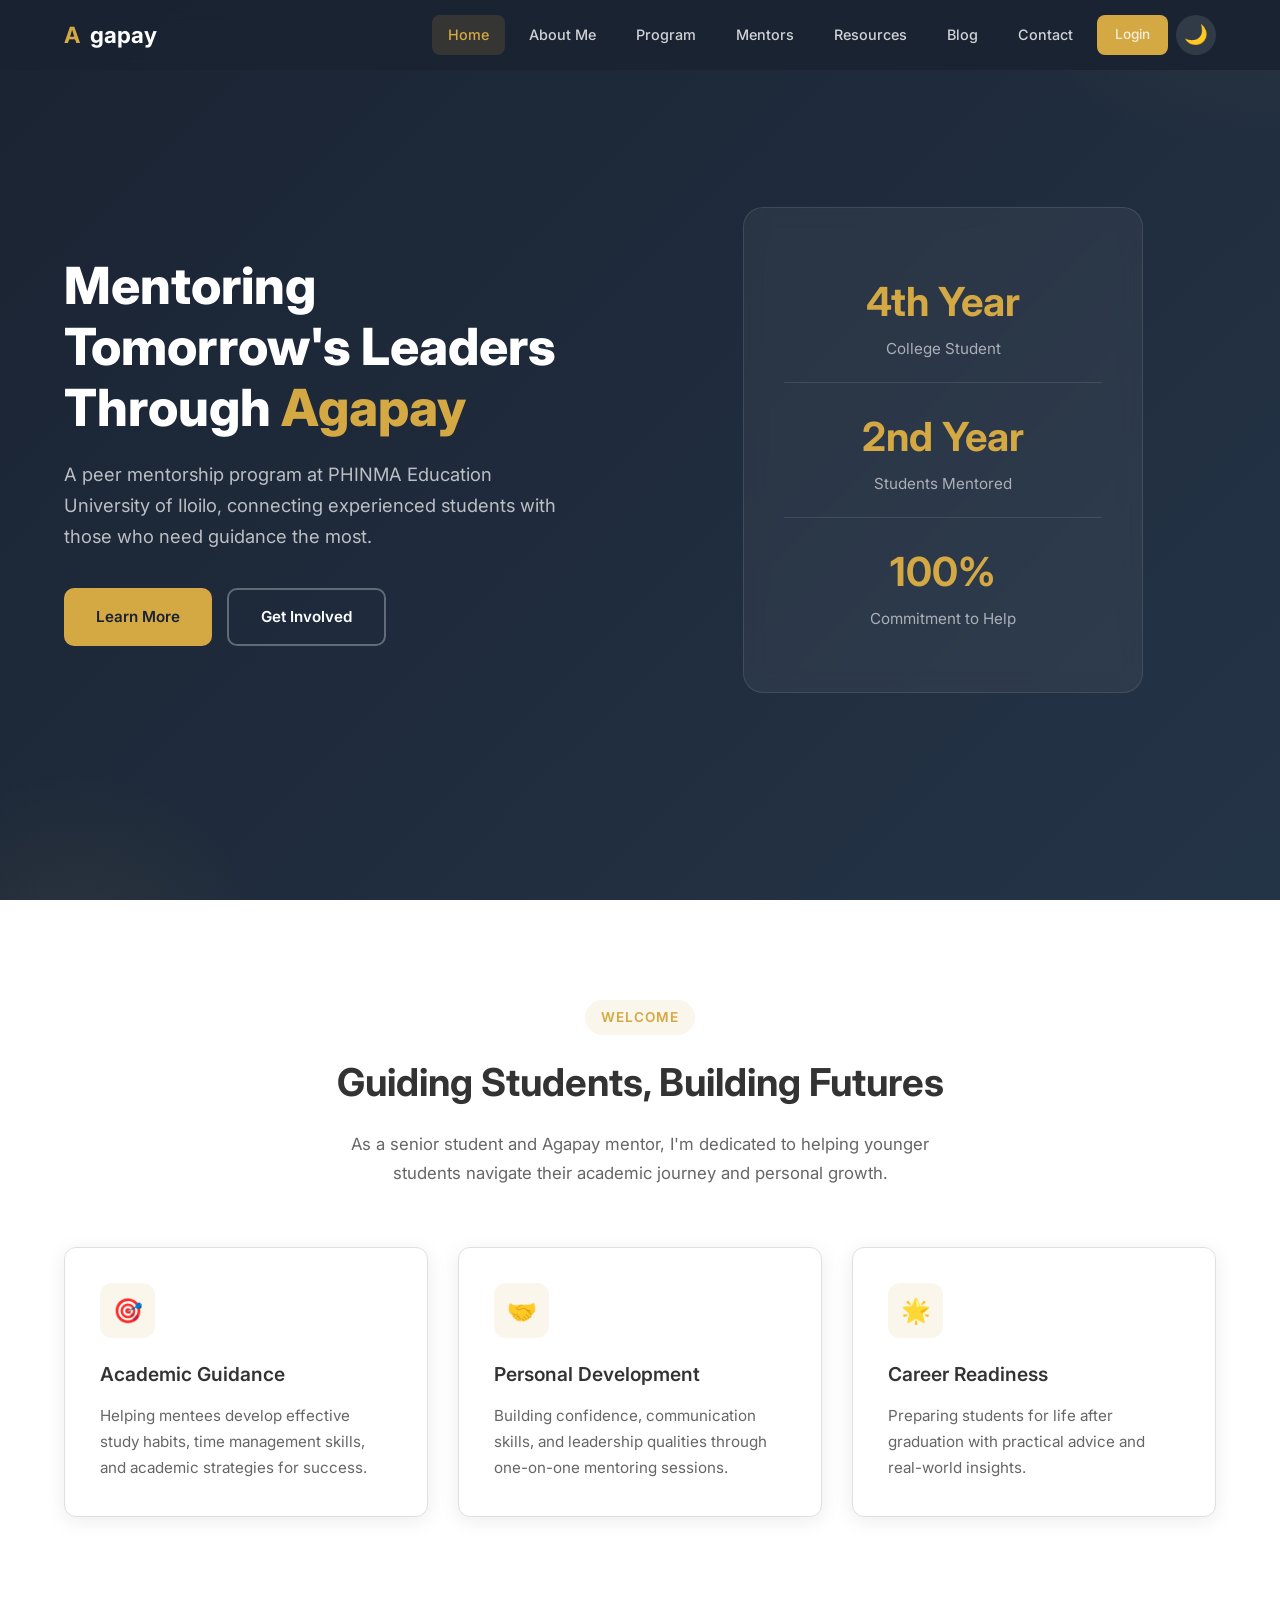
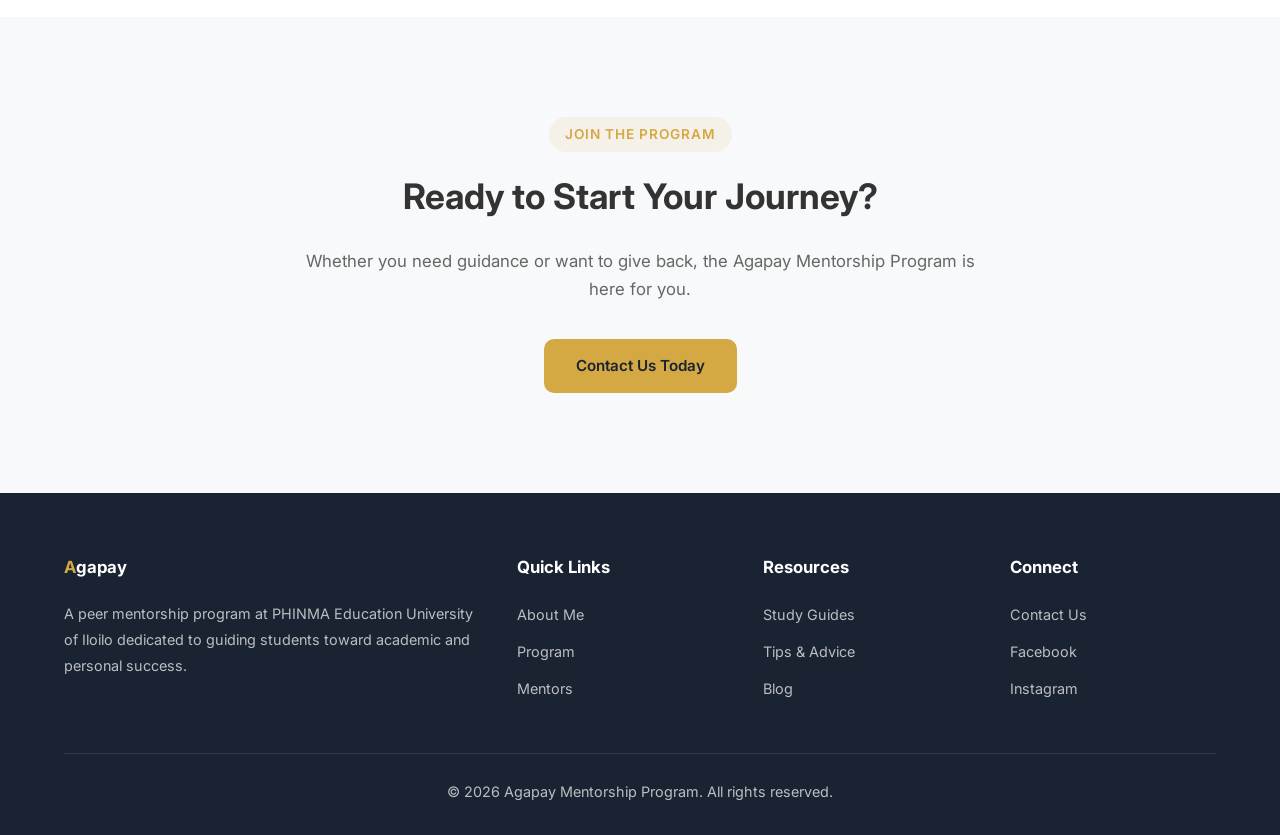
==== index.html @ 7db14295 "Initial commit - Agapay Mentorship Website" ====
<!DOCTYPE html>
<html lang="en">
<head>
  <meta charset="UTF-8">
  <meta name="viewport" content="width=device-width, initial-scale=1.0">
  <title>Agapay Mentorship Program</title>
  <link rel="preconnect" href="https://fonts.googleapis.com">
  <link href="https://fonts.googleapis.com/css2?family=Inter:wght@400;500;600;700;800&display=swap" rel="stylesheet">
  <link rel="stylesheet" href="css/style.css">
</head>
<body>

  <!-- Navbar -->
  <nav class="navbar">
    <div class="container">
      <a href="index.html" class="nav-logo"><span>A</span>gapay</a>
      <div class="nav-links">
        <a href="index.html" class="active">Home</a>
        <a href="about.html">About Me</a>
        <a href="program.html">Program</a>
        <a href="mentors.html">Mentors</a>
        <a href="resources.html">Resources</a>
        <a href="blog.html">Blog</a>
        <a href="contact.html">Contact</a>
        <a href="login.html" class="btn btn-primary" style="padding: 8px 18px; font-size: 0.85rem; border-radius: 8px;">Login</a>
        <button class="theme-toggle" id="themeToggle"></button>
      </div>
      <button class="hamburger">
        <span></span><span></span><span></span>
      </button>
    </div>
  </nav>

  <!-- Hero -->
  <section class="hero">
    <div class="container">
      <div class="hero-content fade-up">
        <h1>Mentoring Tomorrow's Leaders Through <span>Agapay</span></h1>
        <p>A peer mentorship program at PHINMA Education University of Iloilo, connecting experienced students with those who need guidance the most.</p>
        <div class="hero-buttons">
          <a href="program.html" class="btn btn-primary">Learn More</a>
          <a href="contact.html" class="btn btn-outline">Get Involved</a>
        </div>
      </div>
      <div class="hero-visual fade-right">
        <div class="hero-card">
          <div class="stat">
            <h3>4th Year</h3>
            <p>College Student</p>
          </div>
          <div class="stat">
            <h3>2nd Year</h3>
            <p>Students Mentored</p>
          </div>
          <div class="stat">
            <h3>100%</h3>
            <p>Commitment to Help</p>
          </div>
        </div>
      </div>
    </div>
  </section>

  <!-- Quick About -->
  <section class="section">
    <div class="container">
      <div class="section-header fade-up">
        <span class="tag">Welcome</span>
        <h2>Guiding Students, Building Futures</h2>
        <p>As a senior student and Agapay mentor, I'm dedicated to helping younger students navigate their academic journey and personal growth.</p>
      </div>
      <div class="grid-3">
        <div class="card fade-up">
          <div class="card-icon">🎯</div>
          <h3>Academic Guidance</h3>
          <p>Helping mentees develop effective study habits, time management skills, and academic strategies for success.</p>
        </div>
        <div class="card fade-up">
          <div class="card-icon">🤝</div>
          <h3>Personal Development</h3>
          <p>Building confidence, communication skills, and leadership qualities through one-on-one mentoring sessions.</p>
        </div>
        <div class="card fade-up">
          <div class="card-icon">🌟</div>
          <h3>Career Readiness</h3>
          <p>Preparing students for life after graduation with practical advice and real-world insights.</p>
        </div>
      </div>
    </div>
  </section>

  <!-- CTA Section -->
  <section class="section section-alt">
    <div class="container">
      <div style="text-align: center; max-width: 700px; margin: 0 auto;" class="fade-up">
        <span class="tag" style="display: inline-block; background: rgba(212,168,67,0.1); color: #d4a843; padding: 6px 16px; border-radius: 20px; font-size: 0.85rem; font-weight: 600; margin-bottom: 15px; letter-spacing: 1px; text-transform: uppercase;">Join the Program</span>
        <h2 style="font-size: 2.2rem; margin-bottom: 20px;">Ready to Start Your Journey?</h2>
        <p style="color: var(--text-light); font-size: 1.05rem; margin-bottom: 35px;">Whether you need guidance or want to give back, the Agapay Mentorship Program is here for you.</p>
        <a href="contact.html" class="btn btn-primary">Contact Us Today</a>
      </div>
    </div>
  </section>

  <!-- Footer -->
  <footer class="footer">
    <div class="container">
      <div class="footer-grid">
        <div>
          <h4><span style="color: #d4a843;">A</span>gapay</h4>
          <p>A peer mentorship program at PHINMA Education University of Iloilo dedicated to guiding students toward academic and personal success.</p>
        </div>
        <div>
          <h4>Quick Links</h4>
          <ul class="footer-links">
            <li><a href="about.html">About Me</a></li>
            <li><a href="program.html">Program</a></li>
            <li><a href="mentors.html">Mentors</a></li>
          </ul>
        </div>
        <div>
          <h4>Resources</h4>
          <ul class="footer-links">
            <li><a href="resources.html">Study Guides</a></li>
            <li><a href="resources.html">Tips & Advice</a></li>
            <li><a href="blog.html">Blog</a></li>
          </ul>
        </div>
        <div>
          <h4>Connect</h4>
          <ul class="footer-links">
            <li><a href="contact.html">Contact Us</a></li>
            <li><a href="#">Facebook</a></li>
            <li><a href="#">Instagram</a></li>
          </ul>
        </div>
      </div>
      <div class="footer-bottom">
        <p>&copy; 2026 Agapay Mentorship Program. All rights reserved.</p>
      </div>
    </div>
  </footer>

  <script src="js/main.js"></script>
</body>
</html>
---- css/style.css ----
/* ===== VARIABLES ===== */
:root {
  --navy: #1a2332;
  --navy-light: #243447;
  --gold: #d4a843;
  --gold-light: #e8c76a;
  --white: #ffffff;
  --gray-100: #f5f5f5;
  --gray-200: #e0e0e0;
  --gray-300: #bdbdbd;
  --gray-600: #757575;
  --gray-800: #424242;
  --text: #333333;
  --text-light: #666666;
  --bg: #ffffff;
  --bg-alt: #f8f9fa;
  --card-bg: #ffffff;
  --shadow: 0 4px 20px rgba(0,0,0,0.08);
  --shadow-hover: 0 8px 30px rgba(0,0,0,0.12);
  --radius: 12px;
  --transition: all 0.3s ease;
}

/* ===== DARK MODE ===== */
[data-theme="dark"] {
  --navy: #0d1117;
  --navy-light: #161b22;
  --white: #ffffff;
  --gray-100: #16213e;
  --gray-200: #2a2a3e;
  --text: #e0e0e0;
  --text-light: #a0a0a0;
  --bg: #0d1117;
  --bg-alt: #161b22;
  --card-bg: #1c2333;
  --shadow: 0 4px 20px rgba(0,0,0,0.3);
  --shadow-hover: 0 8px 30px rgba(0,0,0,0.4);
}

[data-theme="dark"] body {
  background: #0d1117;
  color: #e0e0e0;
}

[data-theme="dark"] .navbar {
  background: rgba(13, 17, 23, 0.95);
}

[data-theme="dark"] .nav-links a {
  color: rgba(255,255,255,0.7);
}

[data-theme="dark"] .nav-links a:hover,
[data-theme="dark"] .nav-links a.active {
  color: #ffffff;
  background: rgba(212, 168, 67, 0.2);
}

[data-theme="dark"] .theme-toggle {
  background: rgba(255,255,255,0.1);
  color: #ffffff;
}

[data-theme="dark"] .theme-toggle:hover {
  background: rgba(212, 168, 67, 0.3);
}

[data-theme="dark"] .card,
[data-theme="dark"] .mentor-card,
[data-theme="dark"] .blog-card,
[data-theme="dark"] .resource-card,
[data-theme="dark"] .mv-card,
[data-theme="dark"] .contact-form {
  background: #1c2333;
  border-color: #2a2a3e;
}

[data-theme="dark"] .card h3,
[data-theme="dark"] .mentor-card h3,
[data-theme="dark"] .blog-content h3,
[data-theme="dark"] .resource-card h3,
[data-theme="dark"] .contact-form label {
  color: #e0e0e0;
}

[data-theme="dark"] .card p,
[data-theme="dark"] .mentor-card p,
[data-theme="dark"] .blog-content p,
[data-theme="dark"] .resource-card p {
  color: #a0a0a0;
}

[data-theme="dark"] .section-header h2,
[data-theme="dark"] .about-text h2,
[data-theme="dark"] .mv-card h3 {
  color: #e0e0e0;
}

[data-theme="dark"] .section-header p {
  color: #a0a0a0;
}

[data-theme="dark"] .page-header {
  background: linear-gradient(135deg, #0d1117 0%, #161b22 100%);
}

[data-theme="dark"] .page-header h1 {
  color: #ffffff;
}

[data-theme="dark"] .page-header p {
  color: rgba(255,255,255,0.6);
}

[data-theme="dark"] .footer {
  background: #0d1117;
  color: rgba(255,255,255,0.6);
}

[data-theme="dark"] .footer h4 {
  color: #ffffff;
}

[data-theme="dark"] .footer-bottom {
  border-top-color: rgba(255,255,255,0.1);
}

[data-theme="dark"] .hero {
  background: linear-gradient(135deg, #0d1117 0%, #161b22 100%);
}

[data-theme="dark"] .hero-card {
  background: rgba(255,255,255,0.03);
  border-color: rgba(255,255,255,0.08);
}

[data-theme="dark"] .hero-card .stat {
  border-bottom-color: rgba(255,255,255,0.08);
}

[data-theme="dark"] .about-image {
  background: linear-gradient(135deg, #0d1117, #161b22);
}

[data-theme="dark"] .about-stat {
  background: #161b22;
}

[data-theme="dark"] .about-text p {
  color: #a0a0a0;
}

[data-theme="dark"] .timeline-dot {
  background: #d4a843;
}

[data-theme="dark"] .timeline-content h4 {
  color: #e0e0e0;
}

[data-theme="dark"] .timeline-content p {
  color: #a0a0a0;
}

[data-theme="dark"] .contact-info h3 {
  color: #e0e0e0;
}

[data-theme="dark"] .contact-info p {
  color: #a0a0a0;
}

[data-theme="dark"] .contact-item .details h4 {
  color: #e0e0e0;
}

[data-theme="dark"] .contact-item .details p {
  color: #a0a0a0;
}

[data-theme="dark"] .contact-form input,
[data-theme="dark"] .contact-form textarea {
  background: #161b22;
  border-color: #2a2a3e;
  color: #e0e0e0;
}

[data-theme="dark"] .contact-form input::placeholder,
[data-theme="dark"] .contact-form textarea::placeholder {
  color: #666;
}

[data-theme="dark"] .blog-thumb {
  background: linear-gradient(135deg, #0d1117, #161b22);
}

[data-theme="dark"] .blog-meta span {
  color: #a0a0a0;
}

[data-theme="dark"] .hamburger span {
  background: #ffffff;
}

[data-theme="dark"] .nav-links {
  background: rgba(13, 17, 23, 0.98);
}

[data-theme="dark"] .mentor-avatar {
  background: linear-gradient(135deg, #0d1117, #161b22);
}

[data-theme="dark"] .resource-icon {
  background: rgba(212, 168, 67, 0.15);
}

/* ===== RESET & BASE ===== */
*, *::before, *::after {
  margin: 0;
  padding: 0;
  box-sizing: border-box;
}

html {
  scroll-behavior: smooth;
}

body {
  font-family: 'Inter', -apple-system, BlinkMacSystemFont, 'Segoe UI', sans-serif;
  background: var(--bg);
  color: var(--text);
  line-height: 1.7;
  transition: var(--transition);
}

a {
  text-decoration: none;
  color: inherit;
}

ul { list-style: none; }

img { max-width: 100%; display: block; }

.container {
  max-width: 1200px;
  margin: 0 auto;
  padding: 0 24px;
}

/* ===== NAVBAR ===== */
.navbar {
  position: fixed;
  top: 0;
  width: 100%;
  z-index: 1000;
  background: rgba(26, 35, 50, 0.95);
  backdrop-filter: blur(10px);
  padding: 0 24px;
  transition: var(--transition);
}

.navbar .container {
  display: flex;
  align-items: center;
  justify-content: space-between;
  height: 70px;
}

.nav-logo {
  font-size: 1.4rem;
  font-weight: 700;
  color: var(--white);
  display: flex;
  align-items: center;
  gap: 10px;
}

.nav-logo span {
  color: var(--gold);
}

.nav-links {
  display: flex;
  align-items: center;
  gap: 8px;
}

.nav-links a {
  color: rgba(255,255,255,0.8);
  padding: 8px 16px;
  border-radius: 8px;
  font-size: 0.9rem;
  font-weight: 500;
  transition: var(--transition);
}

.nav-links a:hover,
.nav-links a.active {
  color: var(--white);
  background: rgba(212, 168, 67, 0.15);
}

.nav-links a.active {
  color: var(--gold);
}

/* Dark Mode Toggle */
.theme-toggle {
  background: rgba(255,255,255,0.1);
  border: none;
  color: var(--white);
  width: 40px;
  height: 40px;
  border-radius: 50%;
  cursor: pointer;
  font-size: 1.2rem;
  display: flex;
  align-items: center;
  justify-content: center;
  transition: var(--transition);
}

.theme-toggle:hover {
  background: rgba(212, 168, 67, 0.3);
}

/* Mobile Menu */
.hamburger {
  display: none;
  flex-direction: column;
  gap: 5px;
  background: none;
  border: none;
  cursor: pointer;
  padding: 5px;
}

.hamburger span {
  width: 25px;
  height: 2px;
  background: var(--white);
  transition: var(--transition);
}

/* ===== HERO ===== */
.hero {
  min-height: 100vh;
  display: flex;
  align-items: center;
  background: linear-gradient(135deg, var(--navy) 0%, var(--navy-light) 100%);
  position: relative;
  overflow: hidden;
}

.hero::before {
  content: '';
  position: absolute;
  top: -50%;
  right: -20%;
  width: 600px;
  height: 600px;
  background: radial-gradient(circle, rgba(212,168,67,0.1) 0%, transparent 70%);
  border-radius: 50%;
}

.hero::after {
  content: '';
  position: absolute;
  bottom: -30%;
  left: -10%;
  width: 400px;
  height: 400px;
  background: radial-gradient(circle, rgba(212,168,67,0.08) 0%, transparent 70%);
  border-radius: 50%;
}

.hero .container {
  display: grid;
  grid-template-columns: 1fr 1fr;
  gap: 60px;
  align-items: center;
  position: relative;
  z-index: 1;
}

.hero-content h1 {
  font-size: 3.2rem;
  font-weight: 800;
  color: var(--white);
  line-height: 1.2;
  margin-bottom: 20px;
}

.hero-content h1 span {
  color: var(--gold);
}

.hero-content p {
  font-size: 1.15rem;
  color: rgba(255,255,255,0.7);
  margin-bottom: 35px;
  max-width: 500px;
}

.hero-buttons {
  display: flex;
  gap: 15px;
  flex-wrap: wrap;
}

.hero-visual {
  display: flex;
  justify-content: center;
  align-items: center;
}

.hero-card {
  background: rgba(255,255,255,0.05);
  border: 1px solid rgba(255,255,255,0.1);
  border-radius: 20px;
  padding: 40px;
  backdrop-filter: blur(10px);
  width: 100%;
  max-width: 400px;
}

.hero-card .stat {
  text-align: center;
  padding: 20px 0;
  border-bottom: 1px solid rgba(255,255,255,0.1);
}

.hero-card .stat:last-child {
  border-bottom: none;
}

.hero-card .stat h3 {
  font-size: 2.5rem;
  color: var(--gold);
  font-weight: 700;
}

.hero-card .stat p {
  color: rgba(255,255,255,0.6);
  font-size: 0.95rem;
}

/* ===== BUTTONS ===== */
.btn {
  display: inline-flex;
  align-items: center;
  gap: 8px;
  padding: 14px 32px;
  border-radius: 10px;
  font-weight: 600;
  font-size: 0.95rem;
  transition: var(--transition);
  cursor: pointer;
  border: none;
}

.btn-primary {
  background: var(--gold);
  color: var(--navy);
}

.btn-primary:hover {
  background: var(--gold-light);
  transform: translateY(-2px);
  box-shadow: 0 8px 25px rgba(212,168,67,0.3);
}

.btn-outline {
  background: transparent;
  color: var(--white);
  border: 2px solid rgba(255,255,255,0.3);
}

.btn-outline:hover {
  border-color: var(--gold);
  color: var(--gold);
  transform: translateY(-2px);
}

/* ===== SECTIONS ===== */
.section {
  padding: 100px 0;
}

.section-alt {
  background: var(--bg-alt);
}

.section-header {
  text-align: center;
  margin-bottom: 60px;
}

.section-header .tag {
  display: inline-block;
  background: rgba(212,168,67,0.1);
  color: var(--gold);
  padding: 6px 16px;
  border-radius: 20px;
  font-size: 0.85rem;
  font-weight: 600;
  margin-bottom: 15px;
  letter-spacing: 1px;
  text-transform: uppercase;
}

.section-header h2 {
  font-size: 2.4rem;
  font-weight: 700;
  margin-bottom: 15px;
}

.section-header p {
  color: var(--text-light);
  max-width: 600px;
  margin: 0 auto;
  font-size: 1.05rem;
}

/* ===== CARDS ===== */
.card {
  background: var(--card-bg);
  border-radius: var(--radius);
  padding: 35px;
  box-shadow: var(--shadow);
  transition: var(--transition);
  border: 1px solid var(--gray-200);
}

.card:hover {
  transform: translateY(-5px);
  box-shadow: var(--shadow-hover);
}

.card-icon {
  width: 55px;
  height: 55px;
  background: rgba(212,168,67,0.1);
  border-radius: 12px;
  display: flex;
  align-items: center;
  justify-content: center;
  font-size: 1.5rem;
  margin-bottom: 20px;
}

.card h3 {
  font-size: 1.2rem;
  margin-bottom: 12px;
  font-weight: 600;
}

.card p {
  color: var(--text-light);
  font-size: 0.95rem;
}

/* ===== GRID LAYOUTS ===== */
.grid-2 {
  display: grid;
  grid-template-columns: repeat(2, 1fr);
  gap: 30px;
}

.grid-3 {
  display: grid;
  grid-template-columns: repeat(3, 1fr);
  gap: 30px;
}

.grid-4 {
  display: grid;
  grid-template-columns: repeat(4, 1fr);
  gap: 25px;
}

/* ===== MENTOR CARDS ===== */
.mentor-card {
  background: var(--card-bg);
  border-radius: var(--radius);
  overflow: hidden;
  box-shadow: var(--shadow);
  transition: var(--transition);
  border: 1px solid var(--gray-200);
  text-align: center;
}

.mentor-card:hover {
  transform: translateY(-5px);
  box-shadow: var(--shadow-hover);
}

.mentor-avatar {
  width: 120px;
  height: 120px;
  border-radius: 50%;
  background: linear-gradient(135deg, var(--navy), var(--navy-light));
  margin: 30px auto 20px;
  display: flex;
  align-items: center;
  justify-content: center;
  font-size: 2.5rem;
  color: var(--gold);
  font-weight: 700;
}

.mentor-card h3 {
  font-size: 1.1rem;
  margin-bottom: 5px;
}

.mentor-card .role {
  color: var(--gold);
  font-size: 0.85rem;
  font-weight: 600;
  margin-bottom: 15px;
}

.mentor-card p {
  color: var(--text-light);
  font-size: 0.9rem;
  padding: 0 20px 25px;
}

/* ===== BLOG CARDS ===== */
.blog-card {
  background: var(--card-bg);
  border-radius: var(--radius);
  overflow: hidden;
  box-shadow: var(--shadow);
  transition: var(--transition);
  border: 1px solid var(--gray-200);
}

.blog-card:hover {
  transform: translateY(-5px);
  box-shadow: var(--shadow-hover);
}

.blog-thumb {
  height: 180px;
  background: linear-gradient(135deg, var(--navy), var(--navy-light));
  display: flex;
  align-items: center;
  justify-content: center;
  font-size: 3rem;
}

.blog-content {
  padding: 25px;
}

.blog-meta {
  display: flex;
  gap: 15px;
  font-size: 0.8rem;
  color: var(--text-light);
  margin-bottom: 10px;
}

.blog-meta span {
  display: flex;
  align-items: center;
  gap: 5px;
}

.blog-content h3 {
  font-size: 1.1rem;
  margin-bottom: 10px;
  line-height: 1.4;
}

.blog-content p {
  color: var(--text-light);
  font-size: 0.9rem;
  margin-bottom: 15px;
}

.read-more {
  color: var(--gold);
  font-weight: 600;
  font-size: 0.9rem;
  display: inline-flex;
  align-items: center;
  gap: 5px;
  transition: var(--transition);
}

.read-more:hover {
  gap: 10px;
}

/* ===== RESOURCE CARDS ===== */
.resource-card {
  background: var(--card-bg);
  border-radius: var(--radius);
  padding: 30px;
  box-shadow: var(--shadow);
  transition: var(--transition);
  border: 1px solid var(--gray-200);
  display: flex;
  gap: 20px;
  align-items: flex-start;
}

.resource-card:hover {
  transform: translateY(-3px);
  box-shadow: var(--shadow-hover);
}

.resource-icon {
  width: 50px;
  height: 50px;
  min-width: 50px;
  background: rgba(212,168,67,0.1);
  border-radius: 10px;
  display: flex;
  align-items: center;
  justify-content: center;
  font-size: 1.3rem;
}

.resource-card h3 {
  font-size: 1.05rem;
  margin-bottom: 8px;
}

.resource-card p {
  color: var(--text-light);
  font-size: 0.9rem;
}

/* ===== CONTACT ===== */
.contact-grid {
  display: grid;
  grid-template-columns: 1fr 1fr;
  gap: 50px;
  align-items: start;
}

.contact-info h3 {
  font-size: 1.5rem;
  margin-bottom: 20px;
}

.contact-info p {
  color: var(--text-light);
  margin-bottom: 30px;
}

.contact-item {
  display: flex;
  align-items: center;
  gap: 15px;
  margin-bottom: 20px;
}

.contact-item .icon {
  width: 45px;
  height: 45px;
  background: rgba(212,168,67,0.1);
  border-radius: 10px;
  display: flex;
  align-items: center;
  justify-content: center;
  font-size: 1.1rem;
  min-width: 45px;
}

.contact-item .details h4 {
  font-size: 0.95rem;
  margin-bottom: 2px;
}

.contact-item .details p {
  font-size: 0.85rem;
  margin: 0;
}

.contact-form {
  background: var(--card-bg);
  border-radius: var(--radius);
  padding: 40px;
  box-shadow: var(--shadow);
  border: 1px solid var(--gray-200);
}

.form-group {
  margin-bottom: 20px;
}

.form-group label {
  display: block;
  font-weight: 600;
  margin-bottom: 8px;
  font-size: 0.9rem;
}

.form-group input,
.form-group textarea {
  width: 100%;
  padding: 12px 16px;
  border: 1px solid var(--gray-200);
  border-radius: 8px;
  font-size: 0.95rem;
  font-family: inherit;
  background: var(--bg);
  color: var(--text);
  transition: var(--transition);
}

.form-group input:focus,
.form-group textarea:focus {
  outline: none;
  border-color: var(--gold);
  box-shadow: 0 0 0 3px rgba(212,168,67,0.1);
}

.form-group textarea {
  resize: vertical;
  min-height: 120px;
}

/* ===== PAGE HEADER ===== */
.page-header {
  background: linear-gradient(135deg, var(--navy) 0%, var(--navy-light) 100%);
  padding: 140px 0 80px;
  text-align: center;
}

.page-header h1 {
  font-size: 2.8rem;
  color: var(--white);
  font-weight: 700;
  margin-bottom: 15px;
}

.page-header p {
  color: rgba(255,255,255,0.7);
  font-size: 1.1rem;
  max-width: 600px;
  margin: 0 auto;
}

/* ===== ABOUT PAGE ===== */
.about-content {
  display: grid;
  grid-template-columns: 1fr 1fr;
  gap: 60px;
  align-items: center;
}

.about-image {
  background: linear-gradient(135deg, var(--navy), var(--navy-light));
  border-radius: 20px;
  height: 450px;
  display: flex;
  align-items: center;
  justify-content: center;
  font-size: 6rem;
  color: var(--gold);
}

.about-text h2 {
  font-size: 2rem;
  margin-bottom: 20px;
}

.about-text p {
  color: var(--text-light);
  margin-bottom: 15px;
}

.about-stats {
  display: grid;
  grid-template-columns: repeat(3, 1fr);
  gap: 20px;
  margin-top: 30px;
}

.about-stat {
  text-align: center;
  padding: 20px;
  background: var(--bg-alt);
  border-radius: 12px;
}

.about-stat h3 {
  font-size: 2rem;
  color: var(--gold);
  font-weight: 700;
}

.about-stat p {
  font-size: 0.85rem;
  color: var(--text-light);
}

/* ===== MISSION/VISION ===== */
.mv-grid {
  display: grid;
  grid-template-columns: 1fr 1fr;
  gap: 40px;
}

.mv-card {
  background: var(--card-bg);
  border-radius: var(--radius);
  padding: 45px;
  box-shadow: var(--shadow);
  border: 1px solid var(--gray-200);
  text-align: center;
  transition: var(--transition);
}

.mv-card:hover {
  transform: translateY(-3px);
  box-shadow: var(--shadow-hover);
}

.mv-card .icon {
  font-size: 3rem;
  margin-bottom: 20px;
}

.mv-card h3 {
  font-size: 1.4rem;
  margin-bottom: 15px;
  color: var(--gold);
}

.mv-card p {
  color: var(--text-light);
  line-height: 1.8;
}

/* ===== TIMELINE ===== */
.timeline {
  position: relative;
  max-width: 800px;
  margin: 0 auto;
}

.timeline::before {
  content: '';
  position: absolute;
  left: 50%;
  transform: translateX(-50%);
  width: 2px;
  height: 100%;
  background: var(--gold);
  opacity: 0.3;
}

.timeline-item {
  display: flex;
  justify-content: flex-end;
  padding: 20px 0;
  position: relative;
  width: 50%;
}

.timeline-item:nth-child(even) {
  align-self: flex-end;
  margin-left: 50%;
  justify-content: flex-start;
}

.timeline-item:nth-child(even) .timeline-content {
  margin-left: 40px;
}

.timeline-item:nth-child(odd) .timeline-content {
  margin-right: 40px;
  text-align: right;
}

.timeline-dot {
  position: absolute;
  width: 16px;
  height: 16px;
  background: var(--gold);
  border-radius: 50%;
  top: 30px;
  z-index: 1;
}

.timeline-item:nth-child(odd) .timeline-dot {
  right: -8px;
}

.timeline-item:nth-child(even) .timeline-dot {
  left: -8px;
}

.timeline-content h4 {
  font-size: 1.05rem;
  margin-bottom: 5px;
}

.timeline-content p {
  color: var(--text-light);
  font-size: 0.9rem;
}

/* ===== FOOTER ===== */
.footer {
  background: var(--navy);
  color: rgba(255,255,255,0.7);
  padding: 60px 0 30px;
}

.footer-grid {
  display: grid;
  grid-template-columns: 2fr 1fr 1fr 1fr;
  gap: 40px;
  margin-bottom: 40px;
}

.footer h4 {
  color: var(--white);
  font-size: 1.05rem;
  margin-bottom: 20px;
}

.footer p {
  font-size: 0.9rem;
  line-height: 1.8;
}

.footer-links li {
  margin-bottom: 10px;
}

.footer-links a {
  font-size: 0.9rem;
  transition: var(--transition);
}

.footer-links a:hover {
  color: var(--gold);
}

.footer-bottom {
  border-top: 1px solid rgba(255,255,255,0.1);
  padding-top: 25px;
  text-align: center;
  font-size: 0.85rem;
}

/* ===== ANIMATIONS ===== */
.fade-up {
  opacity: 0;
  transform: translateY(30px);
  transition: opacity 0.6s ease, transform 0.6s ease;
}

.fade-up.visible {
  opacity: 1;
  transform: translateY(0);
}

.fade-left {
  opacity: 0;
  transform: translateX(-30px);
  transition: opacity 0.6s ease, transform 0.6s ease;
}

.fade-left.visible {
  opacity: 1;
  transform: translateX(0);
}

.fade-right {
  opacity: 0;
  transform: translateX(30px);
  transition: opacity 0.6s ease, transform 0.6s ease;
}

.fade-right.visible {
  opacity: 1;
  transform: translateX(0);
}

/* ===== RESPONSIVE ===== */
@media (max-width: 1024px) {
  .hero .container {
    grid-template-columns: 1fr;
    text-align: center;
  }

  .hero-content p { margin: 0 auto 35px; }
  .hero-buttons { justify-content: center; }
  .hero-visual { display: none; }
  .hero-content h1 { font-size: 2.6rem; }

  .grid-3 { grid-template-columns: repeat(2, 1fr); }
  .grid-4 { grid-template-columns: repeat(2, 1fr); }
  .footer-grid { grid-template-columns: repeat(2, 1fr); }
}

@media (max-width: 768px) {
  .nav-links {
    position: fixed;
    top: 70px;
    left: 0;
    right: 0;
    background: var(--navy);
    flex-direction: column;
    padding: 20px;
    gap: 5px;
    transform: translateY(-150%);
    transition: var(--transition);
  }

  [data-theme="dark"] .nav-links {
    background: var(--navy);
  }

  .nav-links.active {
    transform: translateY(0);
  }

  .nav-links a {
    width: 100%;
    text-align: center;
    padding: 12px;
  }

  .hamburger { display: flex; }

  .hero-content h1 { font-size: 2.2rem; }
  .section-header h2 { font-size: 1.8rem; }
  .page-header h1 { font-size: 2rem; }

  .grid-2,
  .grid-3,
  .grid-4,
  .contact-grid,
  .about-content,
  .mv-grid {
    grid-template-columns: 1fr;
  }

  .about-stats { grid-template-columns: repeat(3, 1fr); }
  .footer-grid { grid-template-columns: 1fr; }
  .timeline::before { left: 20px; }
  .timeline-item { width: 100%; margin-left: 0 !important; justify-content: flex-start !important; }
  .timeline-item .timeline-content { margin-left: 50px !important; text-align: left !important; }
  .timeline-item .timeline-dot { left: 12px !important; right: auto !important; }
}
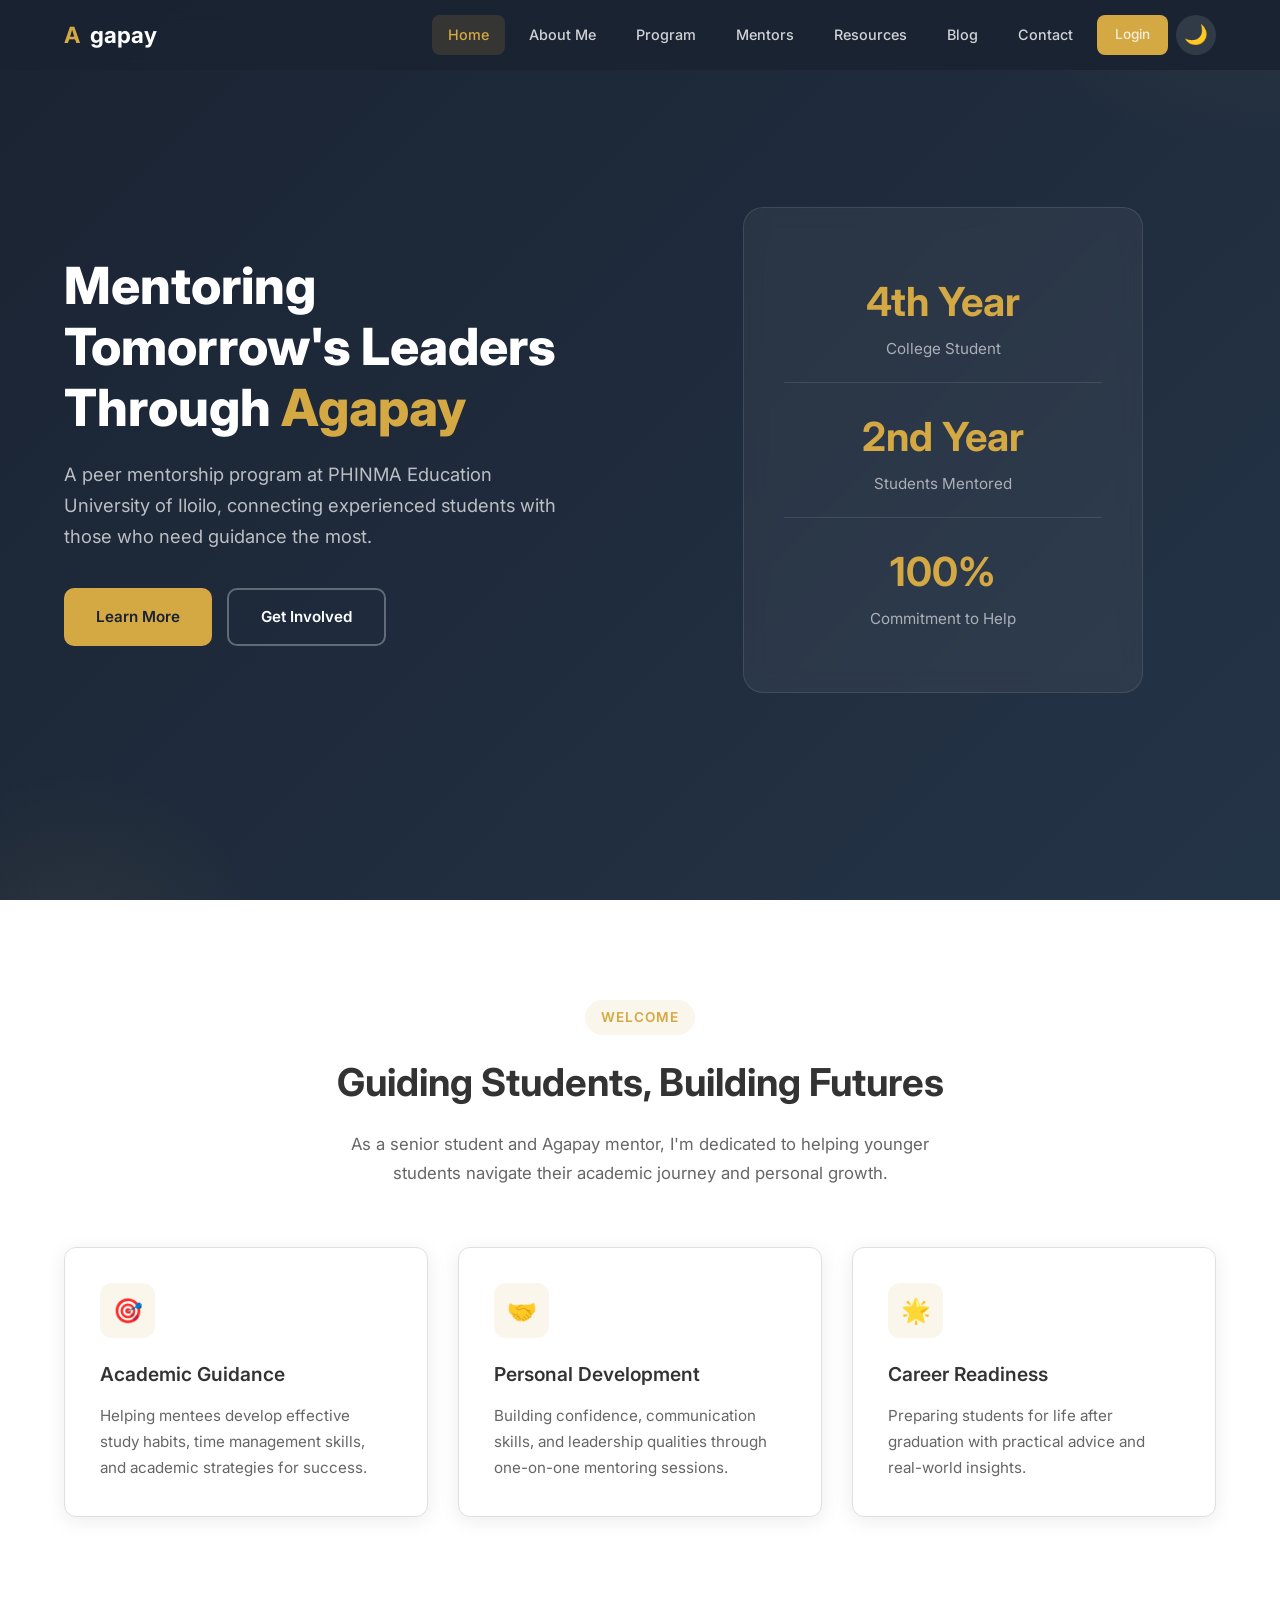
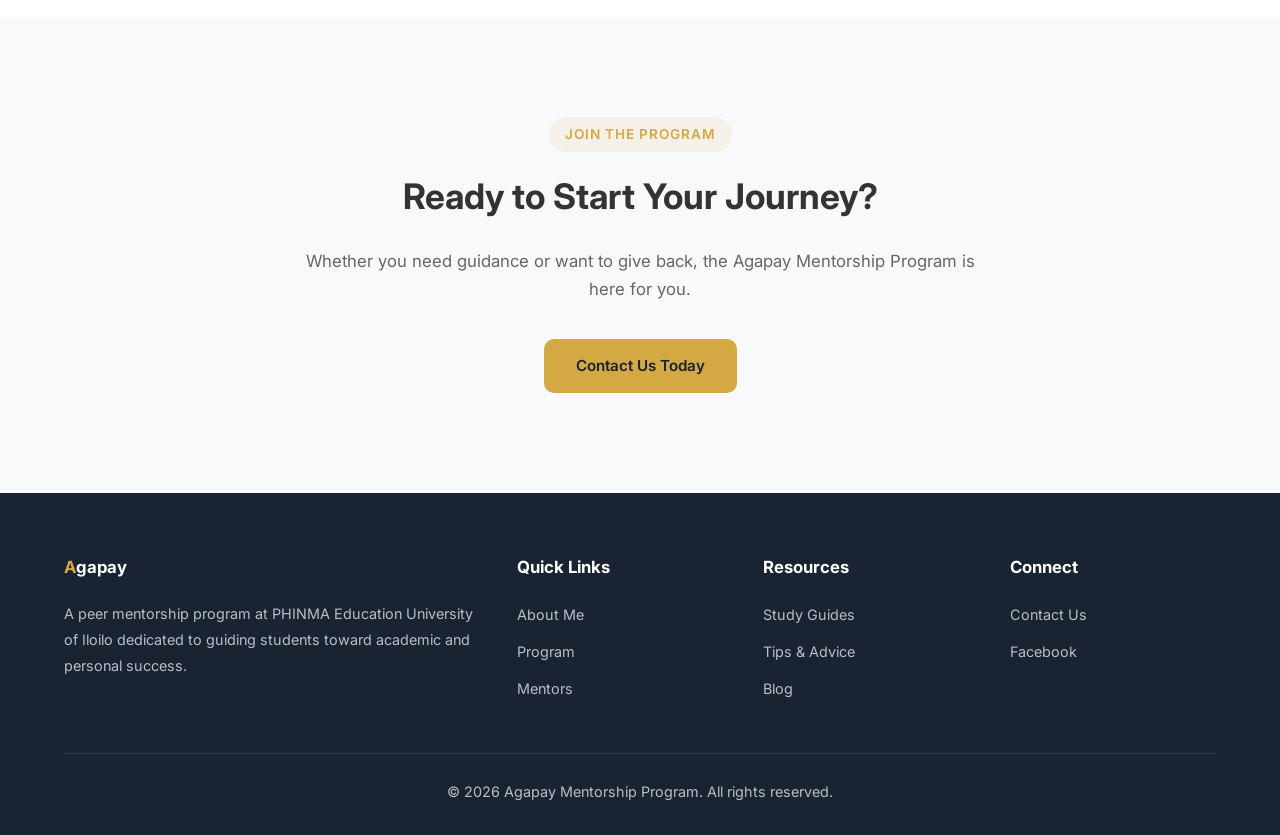
==== commit ea0c4da1: "Remove Instagram from all pages" ====
--- a/index.html
+++ b/index.html
@@ -129,8 +129,7 @@
           <h4>Connect</h4>
           <ul class="footer-links">
             <li><a href="contact.html">Contact Us</a></li>
-            <li><a href="#">Facebook</a></li>
-            <li><a href="#">Instagram</a></li>
+            <li><a href="https://www.facebook.com/VinceG4mingYT" target="_blank">Facebook</a></li>
           </ul>
         </div>
       </div>
--- a/css/style.css
+++ b/css/style.css
@@ -187,7 +187,16 @@
 
 [data-theme="dark"] .contact-form input::placeholder,
 [data-theme="dark"] .contact-form textarea::placeholder {
-  color: #666;
+  color: #888;
+}
+
+[data-theme="dark"] .login-form input::placeholder {
+  color: #888;
+}
+
+.status-pending {
+  background: rgba(245, 158, 11, 0.1);
+  color: #f59e0b;
 }
 
 [data-theme="dark"] .blog-thumb {
